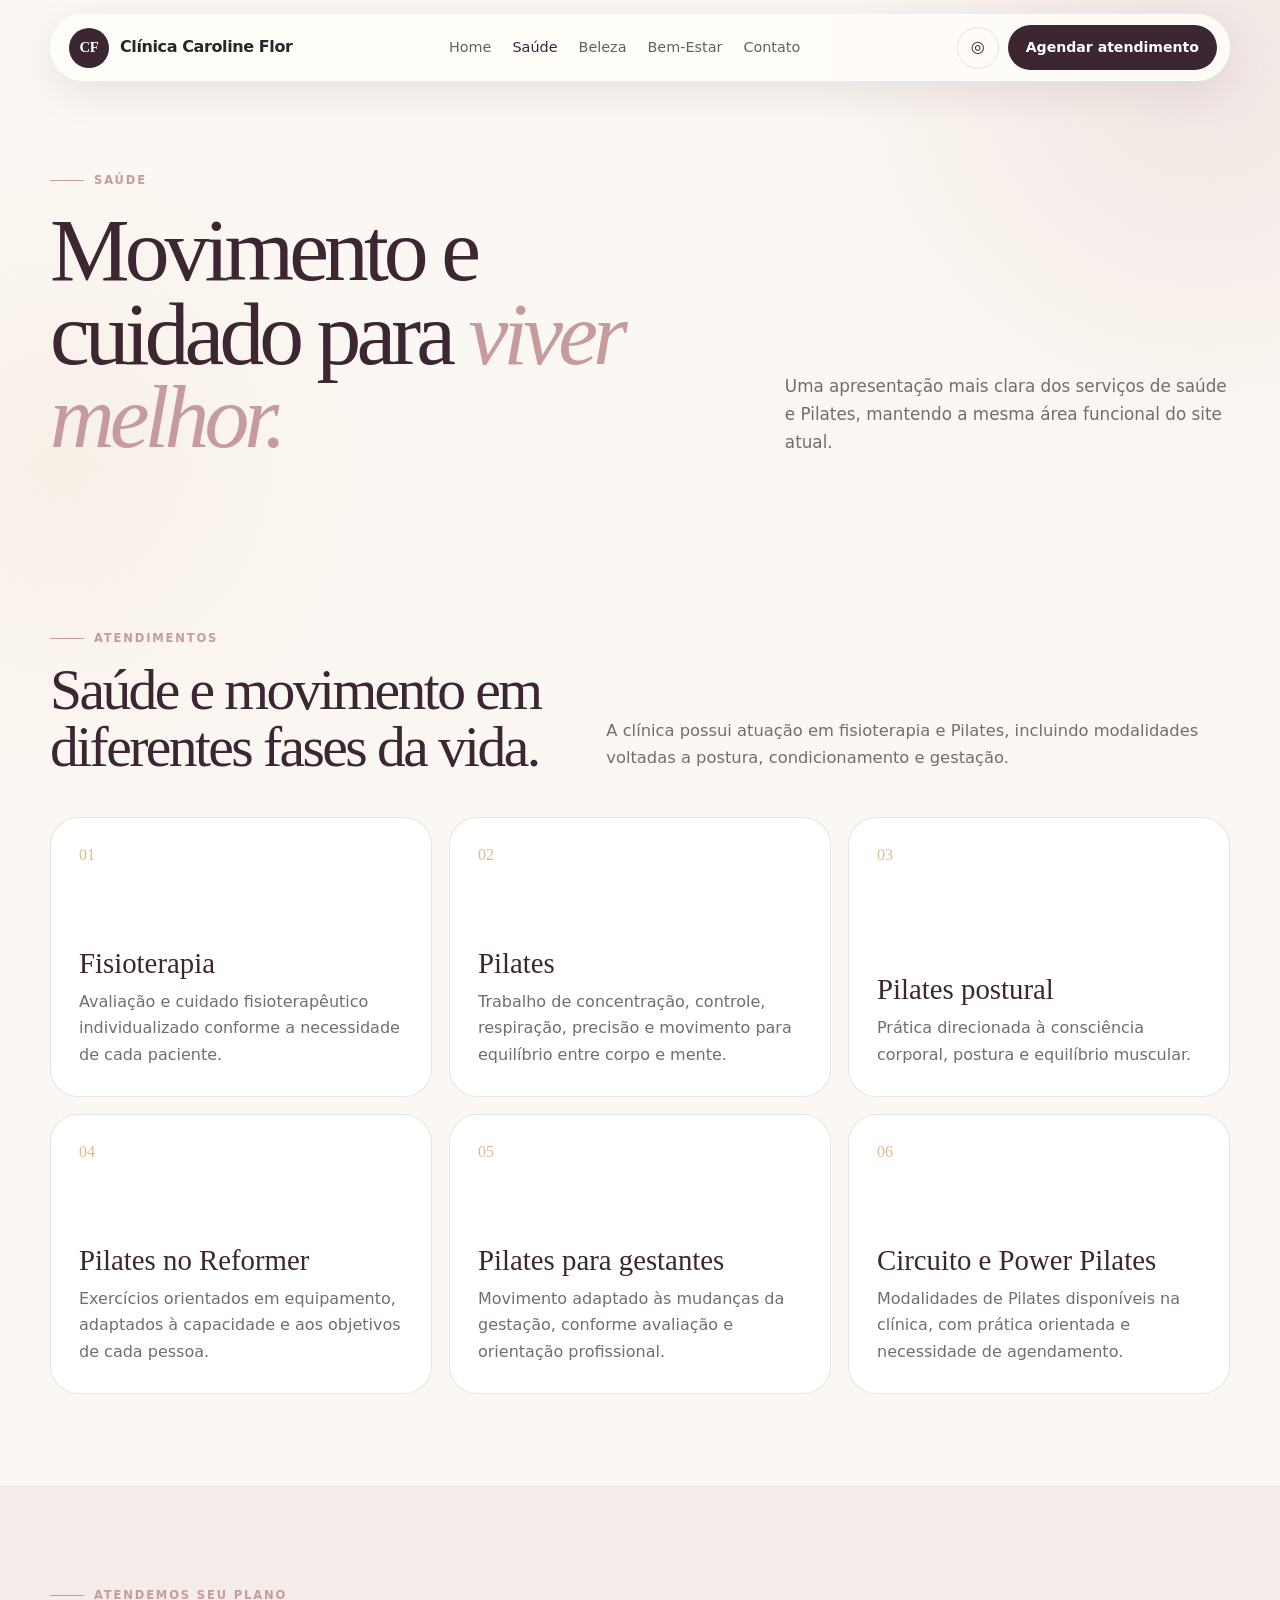
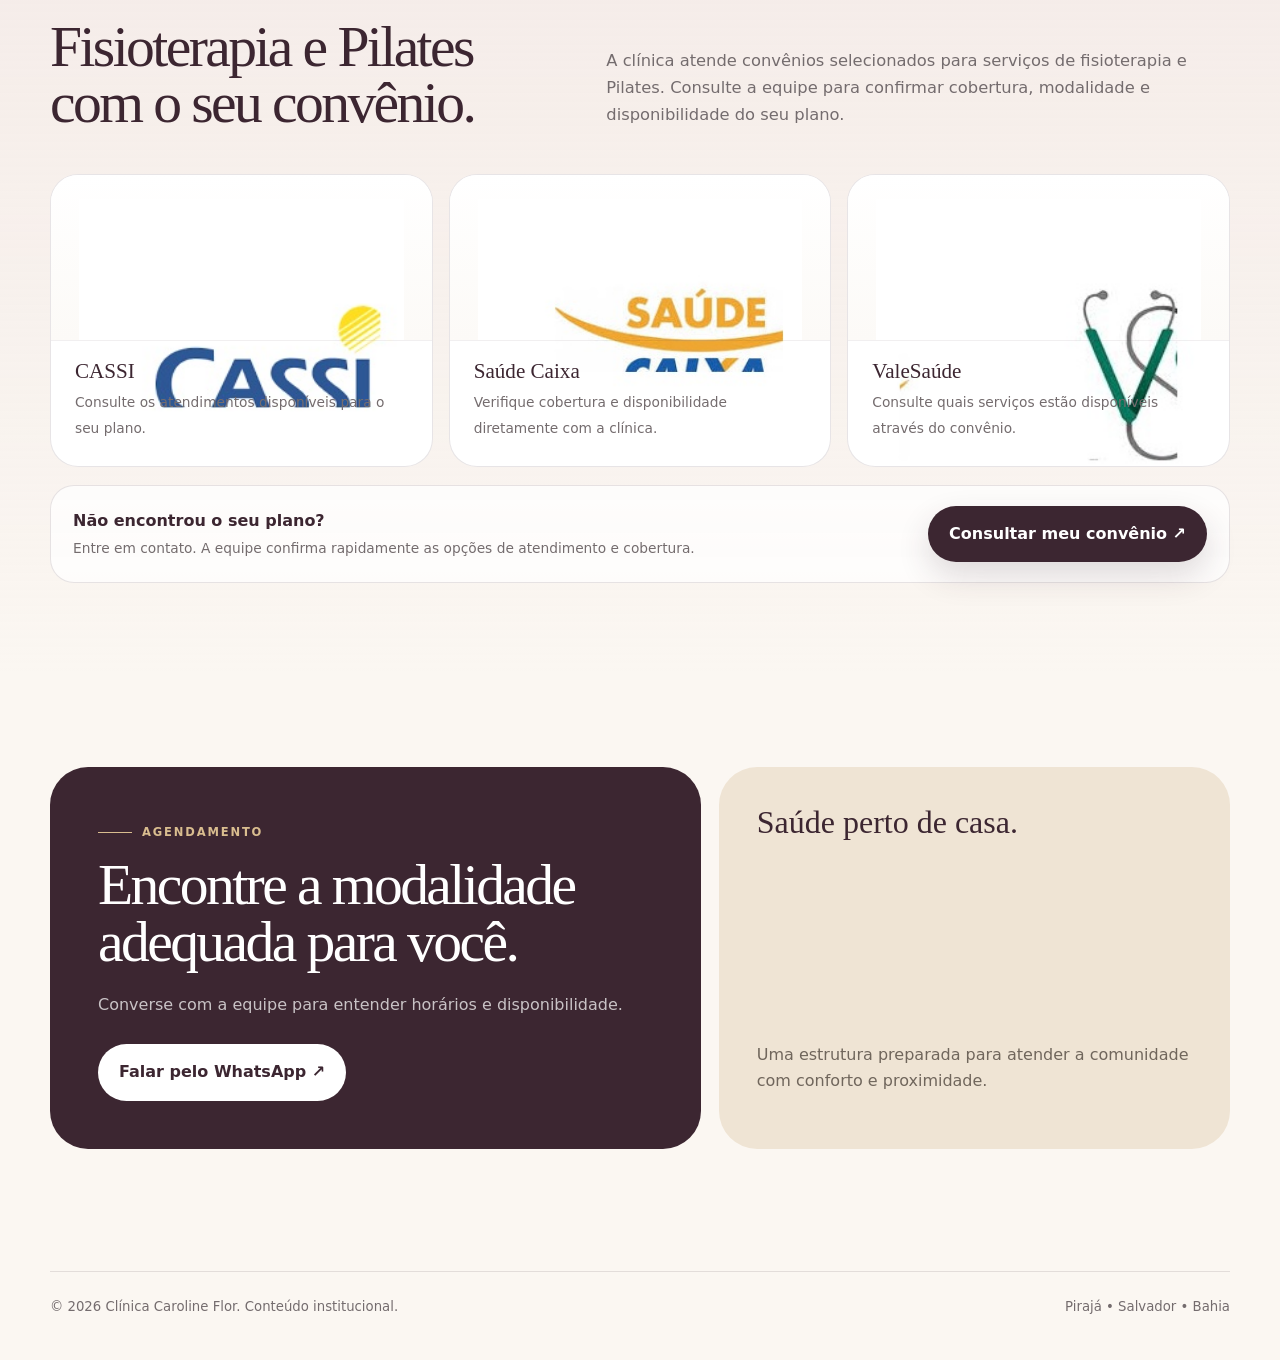
==== saude.html @ b45a5c00 "first commit" ====
<!doctype html><html lang="pt-BR" class="no-js"><head>
<meta charset="utf-8"><meta name="viewport" content="width=device-width,initial-scale=1">
<meta name="description" content="Saúde na Clínica Caroline Flor: fisioterapia, Pilates e cuidado funcional em Pirajá, Salvador.">
<link rel="icon" href="assets/images/favicon.svg"><link rel="stylesheet" href="assets/css/styles.css">
<title>Saúde | Clínica Caroline Flor</title></head><body>

  <div class="nav-shell">
    <nav aria-label="Navegação principal">
      <a class="brand" href="index.html">
        <span class="brand-mark">CF</span>
        <span>Clínica Caroline Flor</span>
      </a>
      <div class="nav-links" id="navLinks"><a class="" href="index.html">Home</a>
<a class="active" href="saude.html">Saúde</a>
<a class="" href="beleza.html">Beleza</a>
<a class="" href="bem-estar.html">Bem-Estar</a>
<a class="" href="contatos.html">Contato</a></div>
      <div class="nav-actions">
        <a class="icon-btn desktop" href="https://instagram.com/clinicacarolineflor" target="_blank" rel="noopener" aria-label="Instagram">◎</a>
        <a class="nav-cta desktop" href="https://wa.me/5571987846093" target="_blank" rel="noopener">Agendar atendimento</a>
      </div>
      <button class="menu" id="menu" type="button" aria-label="Abrir menu" aria-controls="navLinks" aria-expanded="false">☰</button>
    </nav>
  </div>

<main>
<section class="page-hero"><div class="container"><div><span class="eyebrow">Saúde</span><h1>Movimento e cuidado para <em>viver melhor.</em></h1></div><p>Uma apresentação mais clara dos serviços de saúde e Pilates, mantendo a mesma área funcional do site atual.</p></div></section>
<section><div class="container">
<div class="section-head reveal"><div><span class="eyebrow">Atendimentos</span><h2>Saúde e movimento em diferentes fases da vida.</h2></div><p class="section-lead">A clínica possui atuação em fisioterapia e Pilates, incluindo modalidades voltadas a postura, condicionamento e gestação.</p></div>
<div class="services">
<article class="service reveal"><span class="num">01</span><div><h3>Fisioterapia</h3><p>Avaliação e cuidado fisioterapêutico individualizado conforme a necessidade de cada paciente.</p></div></article>
<article class="service reveal"><span class="num">02</span><div><h3>Pilates</h3><p>Trabalho de concentração, controle, respiração, precisão e movimento para equilíbrio entre corpo e mente.</p></div></article>
<article class="service reveal"><span class="num">03</span><div><h3>Pilates postural</h3><p>Prática direcionada à consciência corporal, postura e equilíbrio muscular.</p></div></article>
<article class="service reveal"><span class="num">04</span><div><h3>Pilates no Reformer</h3><p>Exercícios orientados em equipamento, adaptados à capacidade e aos objetivos de cada pessoa.</p></div></article>
<article class="service reveal"><span class="num">05</span><div><h3>Pilates para gestantes</h3><p>Movimento adaptado às mudanças da gestação, conforme avaliação e orientação profissional.</p></div></article>
<article class="service reveal"><span class="num">06</span><div><h3>Circuito e Power Pilates</h3><p>Modalidades de Pilates disponíveis na clínica, com prática orientada e necessidade de agendamento.</p></div></article>
</div>
</div></section>

<section id="convenios" class="plans-section">
  <div class="container">
    <div class="section-head reveal">
      <div>
        <span class="eyebrow">Atendemos seu plano</span>
        <h2>Fisioterapia e Pilates com o seu convênio.</h2>
      </div>
      <p class="section-lead">
        A clínica atende convênios selecionados para serviços de fisioterapia e Pilates.
        Consulte a equipe para confirmar cobertura, modalidade e disponibilidade do seu plano.
      </p>
    </div>

    <div class="plans-grid reveal">
      <article class="plan-card">
        <div class="plan-logo">
          <img src="assets/images/convenio-cassi.jpg" alt="Convênio CASSI" loading="lazy">
        </div>
        <div class="plan-copy">
          <strong>CASSI</strong>
          <span>Consulte os atendimentos disponíveis para o seu plano.</span>
        </div>
      </article>

      <article class="plan-card">
        <div class="plan-logo">
          <img src="assets/images/convenio-saude-caixa.jpg" alt="Convênio Saúde Caixa" loading="lazy">
        </div>
        <div class="plan-copy">
          <strong>Saúde Caixa</strong>
          <span>Verifique cobertura e disponibilidade diretamente com a clínica.</span>
        </div>
      </article>

      <article class="plan-card">
        <div class="plan-logo">
          <img src="assets/images/convenio-valesaude.jpg" alt="Convênio ValeSaúde" loading="lazy">
        </div>
        <div class="plan-copy">
          <strong>ValeSaúde</strong>
          <span>Consulte quais serviços estão disponíveis através do convênio.</span>
        </div>
      </article>
    </div>

    <div class="plans-footer reveal">
      <div>
        <strong>Não encontrou o seu plano?</strong>
        <span>Entre em contato. A equipe confirma rapidamente as opções de atendimento e cobertura.</span>
      </div>
      <a class="btn btn-primary" href="https://wa.me/5571987846093" target="_blank" rel="noopener">
        Consultar meu convênio ↗
      </a>
    </div>
  </div>
</section>

<section><div class="container cta"><div class="cta-main reveal"><span class="eyebrow">Agendamento</span><h2>Encontre a modalidade adequada para você.</h2><p>Converse com a equipe para entender horários e disponibilidade.</p><a class="btn" href="https://wa.me/5571987846093" target="_blank">Falar pelo WhatsApp ↗</a></div><div class="cta-side reveal"><h3>Saúde perto de casa.</h3><p>Uma estrutura preparada para atender a comunidade com conforto e proximidade.</p></div></div></section>
</main>
  <footer>
    <div class="container footer-row">
      <span>© 2026 Clínica Caroline Flor. Conteúdo institucional.</span>
      <span>Pirajá • Salvador • Bahia</span>
    </div>
  </footer>
  <script src="assets/js/main.js" defer></script>
</body></html>
---- assets/css/styles.css ----
:root{
  --wine:#3c2631;
  --wine-2:#563744;
  --rose:#c69b9f;
  --rose-soft:#ead9d8;
  --champagne:#d9bd8f;
  --ivory:#fbf7f2;
  --paper:#fffdf9;
  --ink:#2a2627;
  --muted:#746c6e;
  --line:rgba(60,38,49,.12);
  --shadow:0 24px 70px rgba(60,38,49,.12);
  --container:1180px;
}
*{box-sizing:border-box}
html{scroll-behavior:smooth}
body{
  margin:0;background:var(--ivory);color:var(--ink);
  font-family:Inter,ui-sans-serif,system-ui,-apple-system,BlinkMacSystemFont,"Segoe UI",sans-serif;
  line-height:1.65;overflow-x:hidden
}
body:before{
  content:"";position:fixed;inset:0;z-index:-1;pointer-events:none;
  background:
    radial-gradient(circle at 94% 7%,rgba(198,155,159,.18),transparent 26%),
    radial-gradient(circle at 5% 52%,rgba(217,189,143,.11),transparent 24%)
}
a{color:inherit;text-decoration:none}
img{display:block;width:100%;height:100%;object-fit:cover}
button,input,textarea{font:inherit}
.container{width:min(calc(100% - 40px),var(--container));margin:auto}
.eyebrow{
  display:inline-flex;align-items:center;gap:10px;text-transform:uppercase;letter-spacing:.16em;
  font-size:.72rem;font-weight:850;color:var(--rose)
}
.eyebrow:before{content:"";width:34px;height:1px;background:currentColor}
.skip-link{position:absolute;left:-999px;top:10px;background:#fff;padding:10px 14px;border-radius:10px;z-index:99}
.skip-link:focus{left:10px}

.nav-shell{position:sticky;top:0;z-index:40;padding-top:14px}
nav{
  width:min(calc(100% - 28px),var(--container));margin:auto;padding:10px 12px 10px 18px;
  border-radius:999px;background:rgba(255,253,249,.9);backdrop-filter:blur(18px);
  border:1px solid rgba(255,255,255,.92);box-shadow:0 12px 42px rgba(60,38,49,.09);
  display:flex;align-items:center;justify-content:space-between;gap:18px
}
.brand{display:flex;align-items:center;gap:11px;font-weight:850;letter-spacing:-.025em;white-space:nowrap}
.brand-mark{width:40px;height:40px;border-radius:50%;display:grid;place-items:center;background:var(--wine);color:#fff;font:600 .92rem Georgia,serif}
.nav-links{display:flex;align-items:center;gap:21px;color:#675f61;font-size:.9rem}
.nav-links a.active,.nav-links a:hover{color:var(--wine)}
.nav-actions{display:flex;align-items:center;gap:9px}
.icon-btn{width:42px;height:42px;border-radius:50%;display:grid;place-items:center;border:1px solid var(--line);color:var(--wine);transition:.2s ease}
.icon-btn:hover{background:var(--rose-soft);transform:translateY(-1px)}
.nav-cta{padding:11px 18px;border-radius:999px;background:var(--wine);color:#fff;font-weight:850;font-size:.88rem}
.nav-cta:hover{background:var(--wine-2)}
.menu{display:none;width:42px;height:42px;border:0;border-radius:50%;background:var(--wine);color:#fff;cursor:pointer}

.hero{padding:74px 0 84px}
.hero-grid{display:grid;grid-template-columns:1.04fr .96fr;gap:58px;align-items:center}
h1,h2,h3,p{margin-top:0}
h1{
  font:500 clamp(3.3rem,6.2vw,6.2rem)/.93 Georgia,"Times New Roman",serif;
  letter-spacing:-.055em;margin:18px 0 28px;color:var(--wine)
}
h1 em{font-weight:400;color:var(--rose)}
.hero-copy{font-size:1.08rem;color:var(--muted);max-width:650px;margin-bottom:30px}
.hero-actions{display:flex;flex-wrap:wrap;gap:12px}
.btn{display:inline-flex;align-items:center;justify-content:center;gap:9px;padding:14px 20px;border-radius:999px;border:1px solid transparent;font-weight:850;transition:.2s ease}
.btn-primary{background:var(--wine);color:white;box-shadow:0 14px 32px rgba(60,38,49,.16)}
.btn-primary:hover{transform:translateY(-2px);background:var(--wine-2)}
.btn-soft{background:rgba(255,255,255,.72);border-color:var(--line)}
.btn-soft:hover{background:#fff}
.trust{display:flex;gap:22px;flex-wrap:wrap;margin-top:30px;color:var(--muted);font-size:.85rem}
.trust span{display:flex;align-items:center;gap:8px}
.trust i{width:7px;height:7px;background:var(--champagne);border-radius:50%}

.hero-visual{position:relative;min-height:615px}
.hero-frame{position:absolute;inset:0 0 0 8%;border-radius:190px 34px 34px 34px;overflow:hidden;background:#eadfda;box-shadow:var(--shadow)}
.hero-frame img{object-position:center 45%}
.hero-frame:after{content:"";position:absolute;inset:0;background:linear-gradient(to top,rgba(60,38,49,.27),transparent 45%)}
.hero-badge{
  position:absolute;left:0;bottom:34px;width:min(365px,82%);padding:22px 24px;border-radius:24px;
  background:rgba(255,253,249,.95);backdrop-filter:blur(12px);box-shadow:0 16px 46px rgba(60,38,49,.15)
}
.hero-badge strong{display:block;font:500 1.5rem Georgia,serif;color:var(--wine);margin-bottom:5px}
.hero-badge span{font-size:.87rem;color:var(--muted)}
.hero-note{
  position:absolute;right:-8px;top:80px;width:190px;padding:16px 18px;border-radius:20px;
  background:#efe4d4;border:1px solid rgba(217,189,143,.2);box-shadow:0 12px 28px rgba(60,38,49,.08)
}
.hero-note b{display:block;color:var(--wine);font-size:.96rem;margin-bottom:4px}
.hero-note span{font-size:.78rem;color:#71665d}

section{padding:92px 0}
.section-head{display:grid;grid-template-columns:.9fr 1.1fr;gap:46px;align-items:end;margin-bottom:42px}
h2{font:500 clamp(2.5rem,4.5vw,4.4rem)/.98 Georgia,serif;letter-spacing:-.045em;margin:14px 0 0;color:var(--wine)}
.section-lead{max-width:630px;margin:0 0 3px auto;color:var(--muted);font-size:1.02rem}
.feature-strip{display:grid;grid-template-columns:repeat(4,1fr);border:1px solid var(--line);border-radius:26px;overflow:hidden;background:rgba(255,255,255,.76)}
.feature{padding:23px;border-right:1px solid var(--line)}
.feature:last-child{border-right:0}
.feature b{display:block;font:500 1.2rem Georgia,serif;color:var(--wine);margin-bottom:5px}
.feature span{font-size:.85rem;color:var(--muted)}

.about{
  display:grid;grid-template-columns:.9fr 1.1fr;gap:55px;align-items:center;
  background:var(--wine);color:#fff;padding:46px;border-radius:42px;position:relative;overflow:hidden
}
.about:after{content:"";position:absolute;width:360px;height:360px;border:1px solid rgba(255,255,255,.08);border-radius:50%;right:-130px;top:-150px}
.about-media{height:520px;border-radius:160px 26px 26px 26px;overflow:hidden;position:relative;z-index:1}
.about-copy{position:relative;z-index:1}
.about-copy .eyebrow{color:#d9bd8f}
.about-copy h2{color:white;margin:15px 0 24px}
.about-copy p{color:rgba(255,255,255,.74)}
.credentials{display:grid;gap:11px;margin-top:26px}
.credentials span{display:flex;gap:10px;align-items:flex-start;color:rgba(255,255,255,.92)}
.credentials i{font-style:normal;width:25px;height:25px;flex:0 0 25px;border-radius:50%;display:grid;place-items:center;background:rgba(255,255,255,.1);font-size:.74rem}

.pillars{display:grid;grid-template-columns:repeat(3,1fr);gap:17px}
.pillar{padding:28px;border-radius:28px;background:#fff;border:1px solid var(--line);min-height:260px}
.pillar small{color:var(--champagne);font-weight:850;text-transform:uppercase;letter-spacing:.13em}
.pillar h3{font:500 1.9rem/1.08 Georgia,serif;color:var(--wine);margin:48px 0 12px}
.pillar p{color:var(--muted);margin-bottom:0}

.category-grid{display:grid;grid-template-columns:repeat(3,1fr);gap:18px}
.category{
  position:relative;overflow:hidden;min-height:420px;border-radius:32px;background:#ddd;box-shadow:var(--shadow)
}
.category img{transition:transform .45s ease}
.category:hover img{transform:scale(1.035)}
.category:after{content:"";position:absolute;inset:0;background:linear-gradient(to top,rgba(42,28,35,.72),rgba(42,28,35,.04) 65%)}
.category-copy{position:absolute;left:28px;right:28px;bottom:26px;z-index:2;color:#fff}
.category-copy small{text-transform:uppercase;letter-spacing:.13em;font-weight:850;opacity:.75}
.category-copy h3{font:500 2.2rem/1.04 Georgia,serif;margin:8px 0 8px}
.category-copy p{font-size:.88rem;opacity:.82;margin:0}

.gallery{display:grid;grid-template-columns:1.2fr .8fr .8fr;grid-template-rows:290px 290px;gap:14px}
.gallery figure{margin:0;border-radius:24px;overflow:hidden;position:relative;background:#e5d9d5}
.gallery figure:first-child{grid-row:1/3}
.gallery figure:nth-child(4){grid-column:2/4}
.gallery img{transition:transform .45s ease}
.gallery figure:hover img{transform:scale(1.03)}
.gallery-overlay{
  position:absolute;left:12px;right:12px;bottom:12px;background:rgba(255,253,249,.92);backdrop-filter:blur(10px);
  border-radius:15px;padding:10px 12px;color:var(--muted);font-size:.82rem;
  opacity:0;transform:translateY(8px);transition:.25s ease
}
.gallery figure:hover .gallery-overlay{opacity:1;transform:none}


/* Convênios */
.plans-section{
  background:
    linear-gradient(180deg, rgba(234,217,216,.38), rgba(251,247,242,0));
}
.plans-grid{
  display:grid;
  grid-template-columns:repeat(3,1fr);
  gap:16px;
}
.plan-card{
  background:#fff;
  border:1px solid var(--line);
  border-radius:28px;
  overflow:hidden;
  min-height:275px;
  display:flex;
  flex-direction:column;
  transition:transform .23s ease, box-shadow .23s ease;
}
.plan-card:hover{
  transform:translateY(-4px);
  box-shadow:var(--shadow);
}
.plan-logo{
  height:165px;
  padding:24px 28px 10px;
  display:grid;
  place-items:center;
  background:linear-gradient(180deg,#fff,#fcfaf7);
}
.plan-logo img{
  width:100%;
  height:100%;
  object-fit:contain;
}
.plan-copy{
  padding:18px 24px 24px;
  border-top:1px solid rgba(60,38,49,.07);
}
.plan-copy strong{
  display:block;
  font:500 1.32rem Georgia,serif;
  color:var(--wine);
  margin-bottom:5px;
}
.plan-copy span{
  color:var(--muted);
  font-size:.86rem;
}
.plans-footer{
  margin-top:18px;
  padding:20px 22px;
  border:1px solid var(--line);
  border-radius:24px;
  background:rgba(255,255,255,.72);
  display:flex;
  align-items:center;
  justify-content:space-between;
  gap:24px;
}
.plans-footer strong{
  display:block;
  color:var(--wine);
  margin-bottom:2px;
}
.plans-footer span{
  display:block;
  color:var(--muted);
  font-size:.86rem;
}
.plans-footer .btn{
  flex:0 0 auto;
}

.testimonials{display:grid;grid-template-columns:repeat(3,1fr);gap:16px}
.testimonial{
  border:1px solid var(--line);border-radius:28px;background:#fff;overflow:hidden;box-shadow:0 12px 36px rgba(60,38,49,.06)
}
.testimonial img{height:auto;aspect-ratio:1/1;object-fit:cover}
.testimonial-cap{padding:18px 20px;color:var(--muted);font-size:.84rem}
.rating-row{
  display:flex;flex-wrap:wrap;align-items:center;gap:9px;width:max-content;max-width:100%;
  margin-top:22px;padding:12px 16px;border:1px solid var(--line);border-radius:999px;background:#fff
}
.rating-row strong{color:var(--wine)}
.rating-row .stars{color:#d0a54a;letter-spacing:.07em}

.location{display:grid;grid-template-columns:.82fr 1.18fr;gap:20px}
.location-card{background:var(--wine);color:#fff;border-radius:34px;padding:38px;display:flex;flex-direction:column;justify-content:space-between}
.location-card .eyebrow{color:#d9bd8f}
.location-card h2{color:#fff;margin:14px 0 22px;font-size:clamp(2.4rem,4vw,3.8rem)}
.location-card p{color:rgba(255,255,255,.72)}
.location-card .btn{background:#fff;color:var(--wine);align-self:flex-start;margin-top:20px}
.map-shell{min-height:520px;border-radius:34px;overflow:hidden;box-shadow:var(--shadow);border:1px solid var(--line)}
.map-shell iframe{width:100%;height:100%;min-height:520px;border:0}

.page-hero{padding:82px 0 56px}
.page-hero .container{display:grid;grid-template-columns:1fr .65fr;gap:50px;align-items:end}
.page-hero h1{font-size:clamp(3.7rem,7vw,6.5rem);margin-bottom:15px}
.page-hero p{color:var(--muted);font-size:1.05rem;max-width:600px}

.services{display:grid;grid-template-columns:repeat(3,1fr);gap:17px}
.service{padding:28px;border-radius:28px;background:#fff;border:1px solid var(--line);min-height:280px;display:flex;flex-direction:column;justify-content:space-between}
.service .num{font:500 1rem Georgia,serif;color:var(--champagne)}
.service h3{font:500 1.8rem/1.05 Georgia,serif;color:var(--wine);margin:48px 0 11px}
.service p{color:var(--muted);margin:0}

.contact-layout{display:grid;grid-template-columns:.8fr 1.2fr;gap:20px;align-items:stretch}
.contact-info{background:var(--wine);color:#fff;border-radius:34px;padding:38px}
.contact-info .eyebrow{color:#d9bd8f}
.contact-info h2{color:#fff;margin:14px 0 22px;font-size:clamp(2.4rem,4vw,3.8rem)}
.contact-info p,.contact-info a{color:rgba(255,255,255,.76)}
.contact-list{display:grid;gap:14px;margin-top:28px}
.contact-list a{padding-top:14px;border-top:1px solid rgba(255,255,255,.13)}
.qr-box{display:grid;grid-template-columns:112px 1fr;gap:16px;align-items:center;margin-top:28px;padding:16px;border-radius:20px;background:rgba(255,255,255,.08)}
.qr-box img{width:112px;height:112px;border-radius:12px}
.qr-box strong{display:block;margin-bottom:4px}
.contact-form{background:#fff;border:1px solid var(--line);border-radius:34px;padding:38px;box-shadow:var(--shadow)}
.form-grid{display:grid;grid-template-columns:1fr 1fr;gap:16px}
.field{display:grid;gap:7px}
.field.full{grid-column:1/3}
.field label{font-size:.82rem;font-weight:800;color:var(--wine)}
.field input,.field textarea{
  width:100%;border:1px solid var(--line);border-radius:15px;background:#fbfaf7;padding:13px 14px;outline:none
}
.field input:focus,.field textarea:focus{border-color:var(--rose)}
.field textarea{min-height:135px;resize:vertical}
.form-help{margin:13px 0 0;color:var(--muted);font-size:.79rem}

.cta{display:grid;grid-template-columns:1.12fr .88fr;gap:18px}
.cta-main{padding:48px;border-radius:38px;background:var(--wine);color:#fff}
.cta-main .eyebrow{color:#d9bd8f}
.cta-main h2{color:#fff;margin:15px 0 22px}
.cta-main p{color:rgba(255,255,255,.72)}
.cta-main .btn{background:#fff;color:var(--wine);margin-top:10px}
.cta-side{padding:38px;border-radius:38px;background:#efe4d4;display:flex;flex-direction:column;justify-content:space-between}
.cta-side h3{font:500 2rem/1.08 Georgia,serif;color:var(--wine)}
.cta-side p{color:#70665c}
.social-row{display:flex;gap:10px;flex-wrap:wrap;margin-top:24px}
.social-pill{padding:10px 14px;border-radius:999px;background:#fff;border:1px solid rgba(60,38,49,.1);font-weight:800;color:var(--wine)}

footer{padding:30px 0 42px;color:var(--muted);font-size:.83rem}
.footer-row{border-top:1px solid var(--line);padding-top:24px;display:flex;justify-content:space-between;gap:20px;flex-wrap:wrap}
.reveal{opacity:0;transform:translateY(18px);transition:opacity .7s ease,transform .7s ease}
.reveal.visible{opacity:1;transform:none}

@media(max-width:980px){
  .hero-grid,.section-head,.about,.location,.contact-layout,.cta,.page-hero .container{grid-template-columns:1fr}
  .section-lead{margin-left:0}
  .hero-visual{min-height:560px;max-width:680px;width:100%;margin:auto}
  .feature-strip{grid-template-columns:1fr 1fr}
  .feature:nth-child(2){border-right:0}.feature:nth-child(-n+2){border-bottom:1px solid var(--line)}
  .pillars,.category-grid,.services,.testimonials,.plans-grid{grid-template-columns:1fr 1fr}
}
@media(max-width:720px){
  .container{width:min(calc(100% - 26px),var(--container))}
  .nav-links{display:none;position:absolute;left:14px;right:14px;top:70px;padding:18px;background:#fff;border:1px solid var(--line);border-radius:24px;box-shadow:var(--shadow);flex-direction:column;align-items:stretch}
  .nav-links.open{display:flex}
  .desktop{display:none!important}
  .menu{display:block}
  nav{position:relative}
  h1{font-size:clamp(3rem,14vw,4.8rem)}
  section{padding:70px 0}
  .hero{padding-top:50px}
  .hero-visual{min-height:490px}
  .hero-frame{inset:0 0 0 5%;border-radius:125px 28px 28px 28px}
  .hero-note{display:none}
  .feature-strip,.pillars,.category-grid,.services,.testimonials,.plans-grid{grid-template-columns:1fr}
  .feature{border-right:0;border-bottom:1px solid var(--line)}
  .feature:last-child{border-bottom:0}
  .about{padding:22px;border-radius:28px}
  .about-media{height:430px}
  .gallery{grid-template-columns:1fr 1fr;grid-template-rows:340px 210px 210px}
  .gallery figure:first-child{grid-column:1/3;grid-row:auto}
  .gallery figure:nth-child(4){grid-column:1/3}
  .form-grid{grid-template-columns:1fr}
  .field.full{grid-column:auto}
  .plans-footer{align-items:flex-start;flex-direction:column}
  .contact-form,.contact-info,.cta-main,.cta-side{padding:30px}
}
@media(prefers-reduced-motion:reduce){
  html{scroll-behavior:auto}
  .reveal{opacity:1;transform:none;transition:none}
}
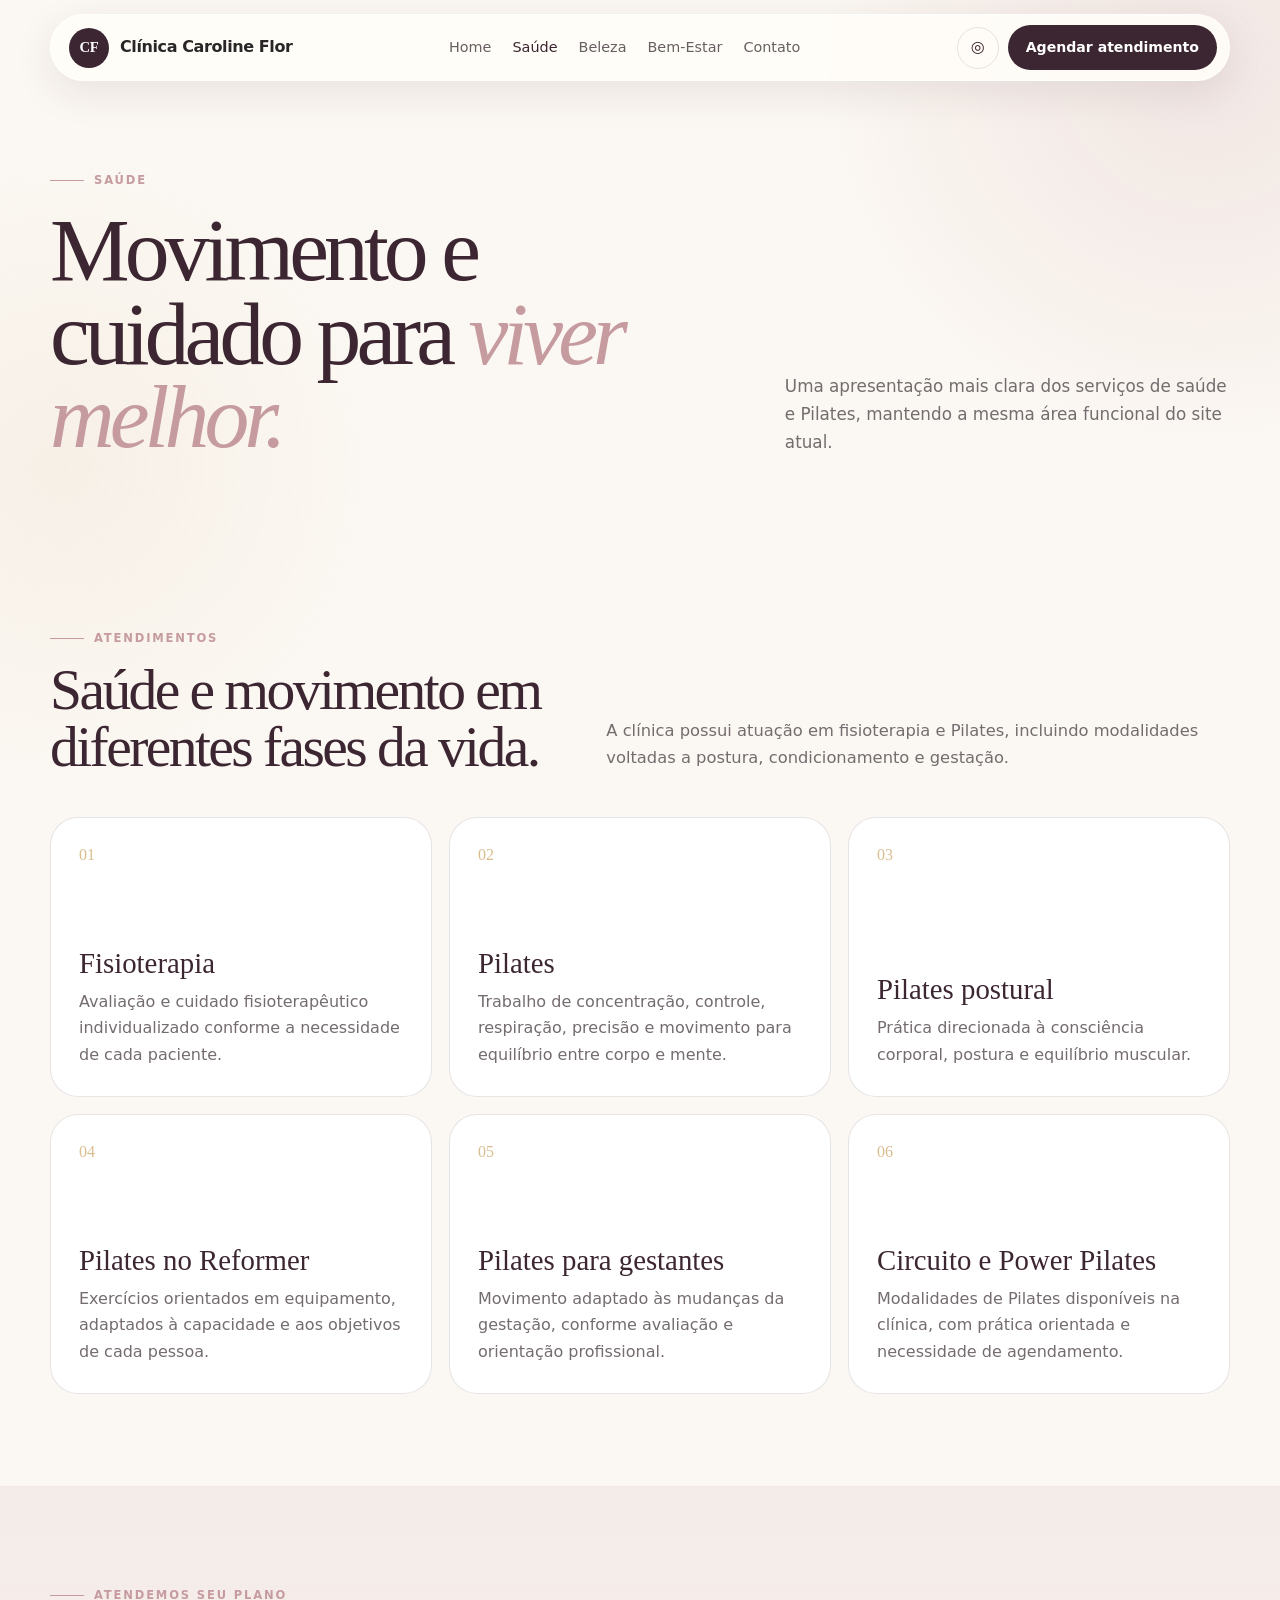
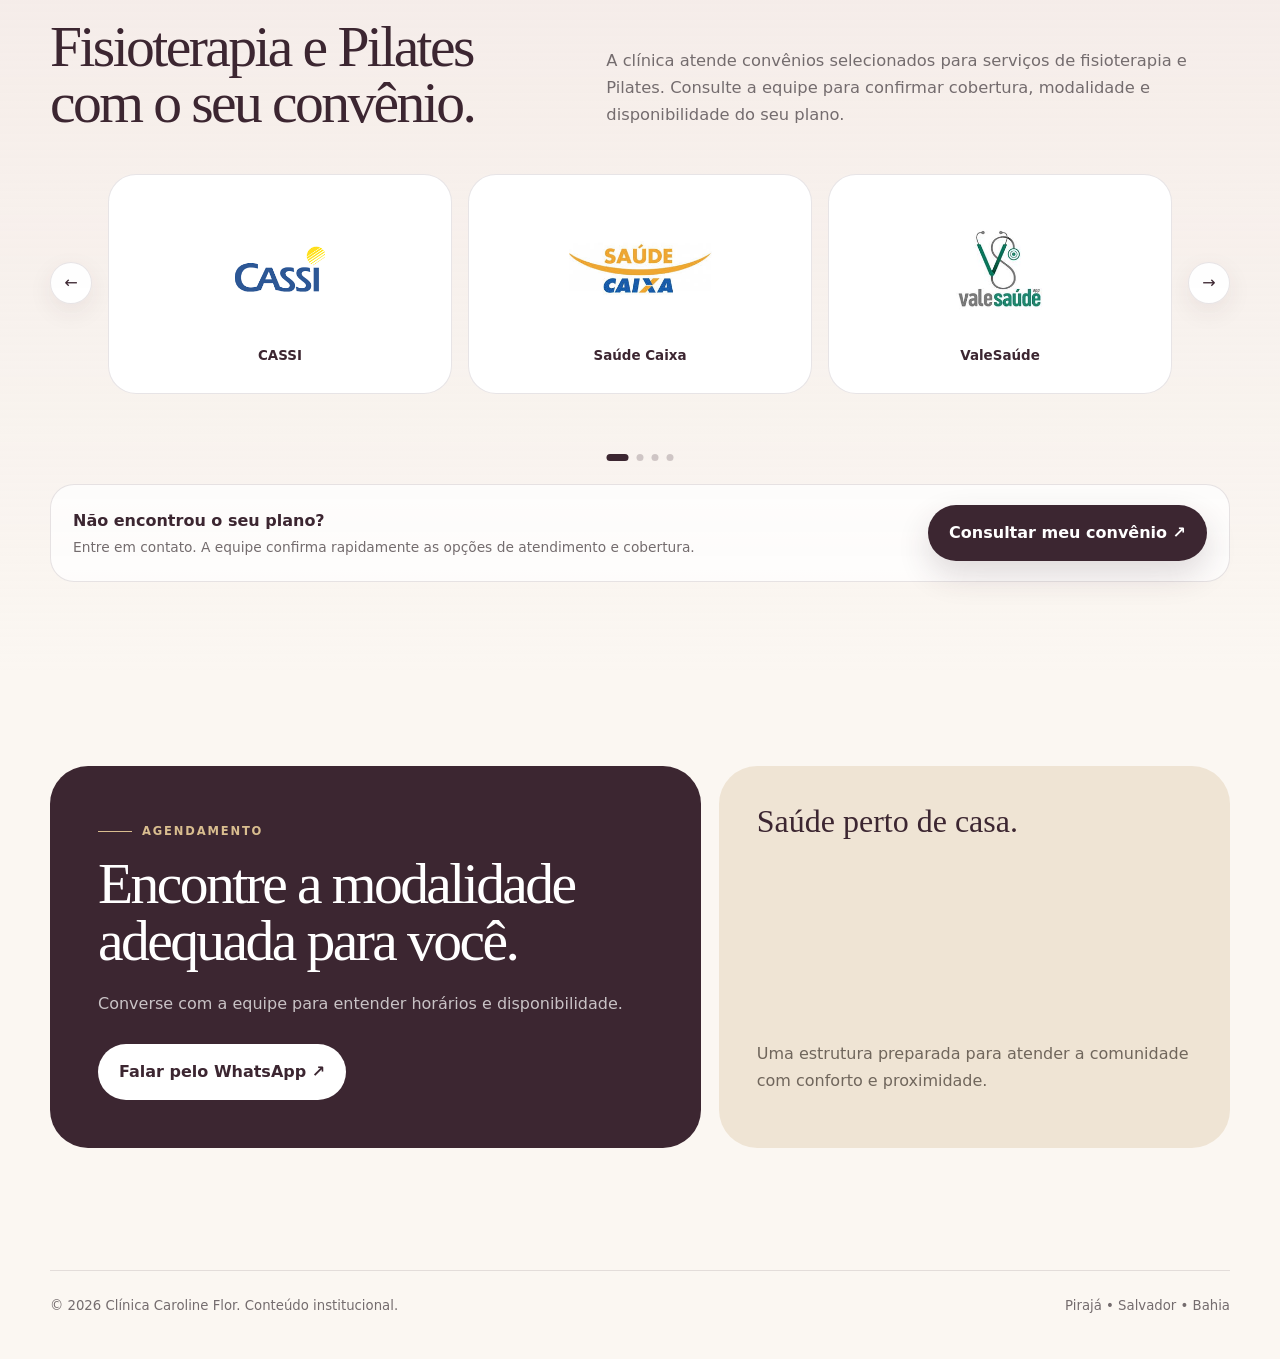
==== commit d7924a72: "second commit" ====
--- a/saude.html
+++ b/saude.html
@@ -50,36 +50,90 @@
       </p>
     </div>
 
-    <div class="plans-grid reveal">
-      <article class="plan-card">
-        <div class="plan-logo">
-          <img src="assets/images/convenio-cassi.jpg" alt="Convênio CASSI" loading="lazy">
+    <div class="plans-carousel reveal" data-plans-carousel>
+      <button class="plans-arrow plans-arrow-prev" type="button" data-plan-prev aria-label="Convênios anteriores">
+        <span aria-hidden="true">←</span>
+      </button>
+
+      <div class="plans-viewport">
+        
+      <div class="plans-slide is-active" data-plan-slide="0" aria-hidden="false">
+        <div class="plans-slide-grid">
+          
+          <article class="plan-logo-card">
+            <img src="assets/images/convenio-cassi.png" alt="Convênio CASSI" loading="lazy">
+            <span>CASSI</span>
+          </article>
+          <article class="plan-logo-card">
+            <img src="assets/images/convenio-saude-caixa.png" alt="Convênio Saúde Caixa" loading="lazy">
+            <span>Saúde Caixa</span>
+          </article>
+          <article class="plan-logo-card">
+            <img src="assets/images/convenio-valesaude.png" alt="Convênio ValeSaúde" loading="lazy">
+            <span>ValeSaúde</span>
+          </article>
         </div>
-        <div class="plan-copy">
-          <strong>CASSI</strong>
-          <span>Consulte os atendimentos disponíveis para o seu plano.</span>
+      </div>
+      <div class="plans-slide" data-plan-slide="1" aria-hidden="true">
+        <div class="plans-slide-grid">
+          
+          <article class="plan-logo-card">
+            <img src="assets/images/convenio-codevasf.png" alt="Convênio CODEVASF" loading="lazy">
+            <span>CODEVASF</span>
+          </article>
+          <article class="plan-logo-card">
+            <img src="assets/images/convenio-fachesf.png" alt="Convênio Fachesf" loading="lazy">
+            <span>Fachesf</span>
+          </article>
+          <article class="plan-logo-card">
+            <img src="assets/images/convenio-gama.png" alt="Convênio Gama" loading="lazy">
+            <span>Gama</span>
+          </article>
         </div>
-      </article>
+      </div>
+      <div class="plans-slide" data-plan-slide="2" aria-hidden="true">
+        <div class="plans-slide-grid">
+          
+          <article class="plan-logo-card">
+            <img src="assets/images/convenio-porto-seguro.png" alt="Convênio Porto Seguro" loading="lazy">
+            <span>Porto Seguro</span>
+          </article>
+          <article class="plan-logo-card">
+            <img src="assets/images/convenio-camed.png" alt="Convênio Camed Saúde" loading="lazy">
+            <span>Camed Saúde</span>
+          </article>
+          <article class="plan-logo-card">
+            <img src="assets/images/convenio-apub.png" alt="Convênio APUB" loading="lazy">
+            <span>APUB</span>
+          </article>
+        </div>
+      </div>
+      <div class="plans-slide" data-plan-slide="3" aria-hidden="true">
+        <div class="plans-slide-grid">
+          
+          <article class="plan-logo-card">
+            <img src="assets/images/convenio-blue.png" alt="Convênio Blue" loading="lazy">
+            <span>Blue</span>
+          </article>
+          <article class="plan-logo-card">
+            <img src="assets/images/convenio-bc-saude.png" alt="Convênio BC Saúde" loading="lazy">
+            <span>BC Saúde</span>
+          </article>
+          <article class="plan-logo-card">
+            <img src="assets/images/convenio-asfeb.png" alt="Convênio ASFEB" loading="lazy">
+            <span>ASFEB</span>
+          </article>
+        </div>
+      </div>
+      </div>
 
-      <article class="plan-card">
-        <div class="plan-logo">
-          <img src="assets/images/convenio-saude-caixa.jpg" alt="Convênio Saúde Caixa" loading="lazy">
-        </div>
-        <div class="plan-copy">
-          <strong>Saúde Caixa</strong>
-          <span>Verifique cobertura e disponibilidade diretamente com a clínica.</span>
-        </div>
-      </article>
+      <button class="plans-arrow plans-arrow-next" type="button" data-plan-next aria-label="Próximos convênios">
+        <span aria-hidden="true">→</span>
+      </button>
 
-      <article class="plan-card">
-        <div class="plan-logo">
-          <img src="assets/images/convenio-valesaude.jpg" alt="Convênio ValeSaúde" loading="lazy">
-        </div>
-        <div class="plan-copy">
-          <strong>ValeSaúde</strong>
-          <span>Consulte quais serviços estão disponíveis através do convênio.</span>
-        </div>
-      </article>
+      <div class="plans-dots" aria-label="Navegação dos convênios">
+        <button class="plans-dot is-active" type="button" data-plan-dot="0" aria-label="Mostrar grupo 1 de convênios" aria-current="true"></button><button class="plans-dot" type="button" data-plan-dot="1" aria-label="Mostrar grupo 2 de convênios" aria-current="false"></button><button class="plans-dot" type="button" data-plan-dot="2" aria-label="Mostrar grupo 3 de convênios" aria-current="false"></button><button class="plans-dot" type="button" data-plan-dot="3" aria-label="Mostrar grupo 4 de convênios" aria-current="false"></button>
+      </div>
     </div>
 
     <div class="plans-footer reveal">
--- a/assets/css/styles.css
+++ b/assets/css/styles.css
@@ -150,53 +150,114 @@
 
 /* Convênios */
 .plans-section{
-  background:
-    linear-gradient(180deg, rgba(234,217,216,.38), rgba(251,247,242,0));
-}
-.plans-grid{
+  background:linear-gradient(180deg,rgba(234,217,216,.38),rgba(251,247,242,0));
+}
+.plans-carousel{
+  position:relative;
+  padding:0 58px 42px;
+}
+.plans-viewport{
+  position:relative;
+  min-height:250px;
+}
+.plans-slide{
+  display:none;
+}
+.plans-slide.is-active{
+  display:block;
+  animation:plansFade .32s ease;
+}
+@keyframes plansFade{
+  from{opacity:.3;transform:translateY(5px)}
+  to{opacity:1;transform:none}
+}
+.plans-slide-grid{
   display:grid;
-  grid-template-columns:repeat(3,1fr);
+  grid-template-columns:repeat(3,minmax(0,1fr));
   gap:16px;
 }
-.plan-card{
+.plan-logo-card{
+  min-width:0;
+  min-height:220px;
+  padding:24px 22px 18px;
   background:#fff;
   border:1px solid var(--line);
   border-radius:28px;
-  overflow:hidden;
-  min-height:275px;
   display:flex;
   flex-direction:column;
-  transition:transform .23s ease, box-shadow .23s ease;
-}
-.plan-card:hover{
+  align-items:center;
+  justify-content:center;
+  gap:13px;
+  overflow:hidden;
+  transition:transform .22s ease,box-shadow .22s ease,border-color .22s ease;
+}
+.plan-logo-card:hover{
   transform:translateY(-4px);
   box-shadow:var(--shadow);
-}
-.plan-logo{
-  height:165px;
-  padding:24px 28px 10px;
+  border-color:rgba(60,38,49,.18);
+}
+.plan-logo-card img{
+  display:block;
+  width:auto;
+  height:auto;
+  max-width:min(100%,270px);
+  max-height:125px;
+  object-fit:contain;
+  object-position:center;
+  flex:0 0 auto;
+}
+.plan-logo-card span{
+  color:var(--wine);
+  font-size:.84rem;
+  font-weight:800;
+  text-align:center;
+}
+.plans-arrow{
+  position:absolute;
+  top:88px;
+  z-index:3;
+  width:42px;
+  height:42px;
+  border-radius:50%;
+  border:1px solid var(--line);
+  background:rgba(255,255,255,.94);
+  color:var(--wine);
   display:grid;
   place-items:center;
-  background:linear-gradient(180deg,#fff,#fcfaf7);
-}
-.plan-logo img{
-  width:100%;
-  height:100%;
-  object-fit:contain;
-}
-.plan-copy{
-  padding:18px 24px 24px;
-  border-top:1px solid rgba(60,38,49,.07);
-}
-.plan-copy strong{
-  display:block;
-  font:500 1.32rem Georgia,serif;
-  color:var(--wine);
-  margin-bottom:5px;
-}
-.plan-copy span{
-  color:var(--muted);
-  font-size:.86rem;
+  cursor:pointer;
+  box-shadow:0 8px 24px rgba(60,38,49,.08);
+  transition:.2s ease;
+}
+.plans-arrow:hover{
+  background:var(--wine);
+  color:#fff;
+  transform:translateY(-1px);
+}
+.plans-arrow-prev{left:0}
+.plans-arrow-next{right:0}
+.plans-dots{
+  position:absolute;
+  left:50%;
+  bottom:5px;
+  transform:translateX(-50%);
+  display:flex;
+  align-items:center;
+  gap:8px;
+}
+.plans-dot{
+  width:7px;
+  height:7px;
+  padding:0;
+  border:0;
+  border-radius:50%;
+  background:rgba(60,38,49,.22);
+  cursor:pointer;
+  transition:.2s ease;
+}
+.plans-dot.is-active{
+  width:22px;
+  border-radius:999px;
+  background:var(--wine);
 }
 .plans-footer{
   margin-top:18px;
@@ -219,9 +280,7 @@
   color:var(--muted);
   font-size:.86rem;
 }
-.plans-footer .btn{
-  flex:0 0 auto;
-}
+.plans-footer .btn{flex:0 0 auto}
 
 .testimonials{display:grid;grid-template-columns:repeat(3,1fr);gap:16px}
 .testimonial{
@@ -301,9 +360,19 @@
   .hero-visual{min-height:560px;max-width:680px;width:100%;margin:auto}
   .feature-strip{grid-template-columns:1fr 1fr}
   .feature:nth-child(2){border-right:0}.feature:nth-child(-n+2){border-bottom:1px solid var(--line)}
-  .pillars,.category-grid,.services,.testimonials,.plans-grid{grid-template-columns:1fr 1fr}
+  .pillars,.category-grid,.services,.testimonials{grid-template-columns:1fr 1fr}
 }
 @media(max-width:720px){
+  .plans-carousel{padding:0 0 46px}
+  .plans-slide-grid{grid-template-columns:1fr}
+  .plan-logo-card{min-height:170px}
+  .plan-logo-card img{max-height:95px;max-width:240px}
+  .plans-arrow{top:auto;bottom:0}
+  .plans-arrow-prev{left:0}
+  .plans-arrow-next{right:0}
+  .plans-dots{bottom:14px}
+  .plans-footer{align-items:flex-start;flex-direction:column}
+
   .container{width:min(calc(100% - 26px),var(--container))}
   .nav-links{display:none;position:absolute;left:14px;right:14px;top:70px;padding:18px;background:#fff;border:1px solid var(--line);border-radius:24px;box-shadow:var(--shadow);flex-direction:column;align-items:stretch}
   .nav-links.open{display:flex}
@@ -316,7 +385,7 @@
   .hero-visual{min-height:490px}
   .hero-frame{inset:0 0 0 5%;border-radius:125px 28px 28px 28px}
   .hero-note{display:none}
-  .feature-strip,.pillars,.category-grid,.services,.testimonials,.plans-grid{grid-template-columns:1fr}
+  .feature-strip,.pillars,.category-grid,.services,.testimonials{grid-template-columns:1fr}
   .feature{border-right:0;border-bottom:1px solid var(--line)}
   .feature:last-child{border-bottom:0}
   .about{padding:22px;border-radius:28px}
@@ -326,8 +395,7 @@
   .gallery figure:nth-child(4){grid-column:1/3}
   .form-grid{grid-template-columns:1fr}
   .field.full{grid-column:auto}
-  .plans-footer{align-items:flex-start;flex-direction:column}
-  .contact-form,.contact-info,.cta-main,.cta-side{padding:30px}
+    .contact-form,.contact-info,.cta-main,.cta-side{padding:30px}
 }
 @media(prefers-reduced-motion:reduce){
   html{scroll-behavior:auto}
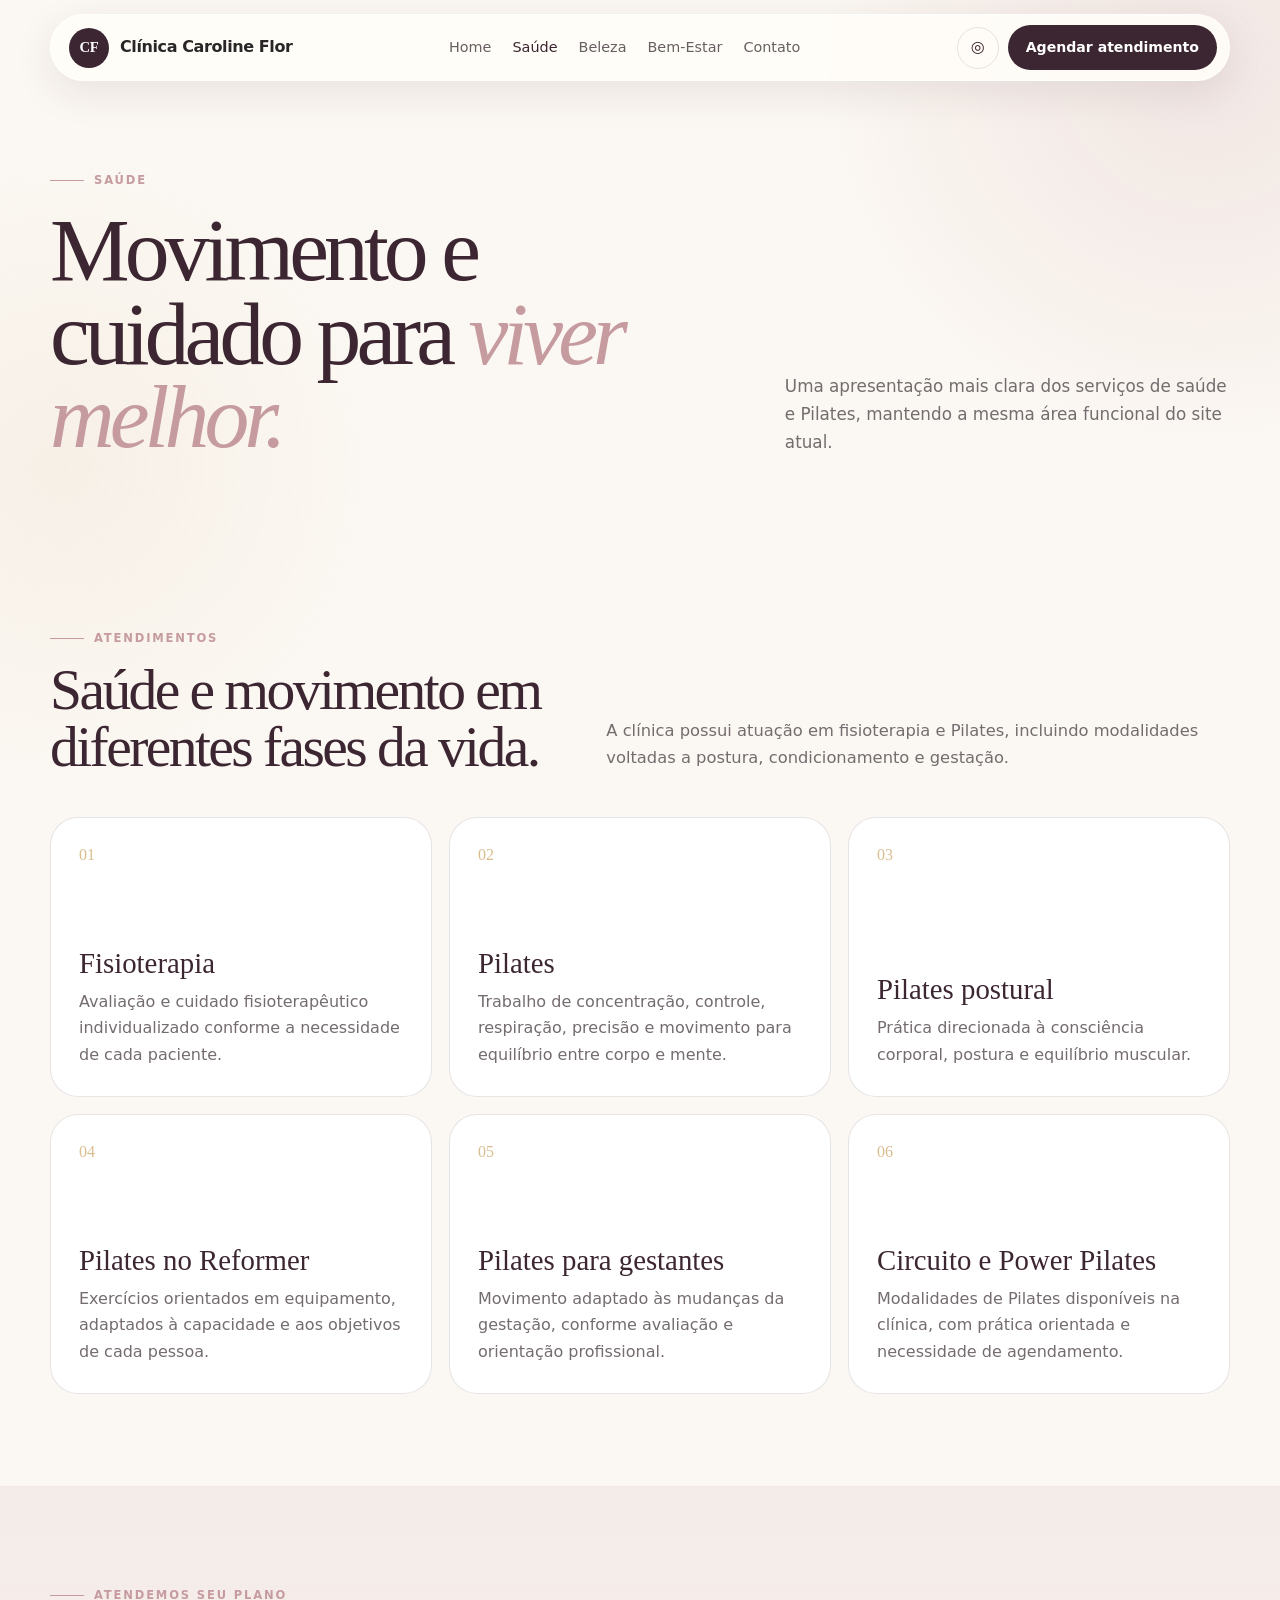
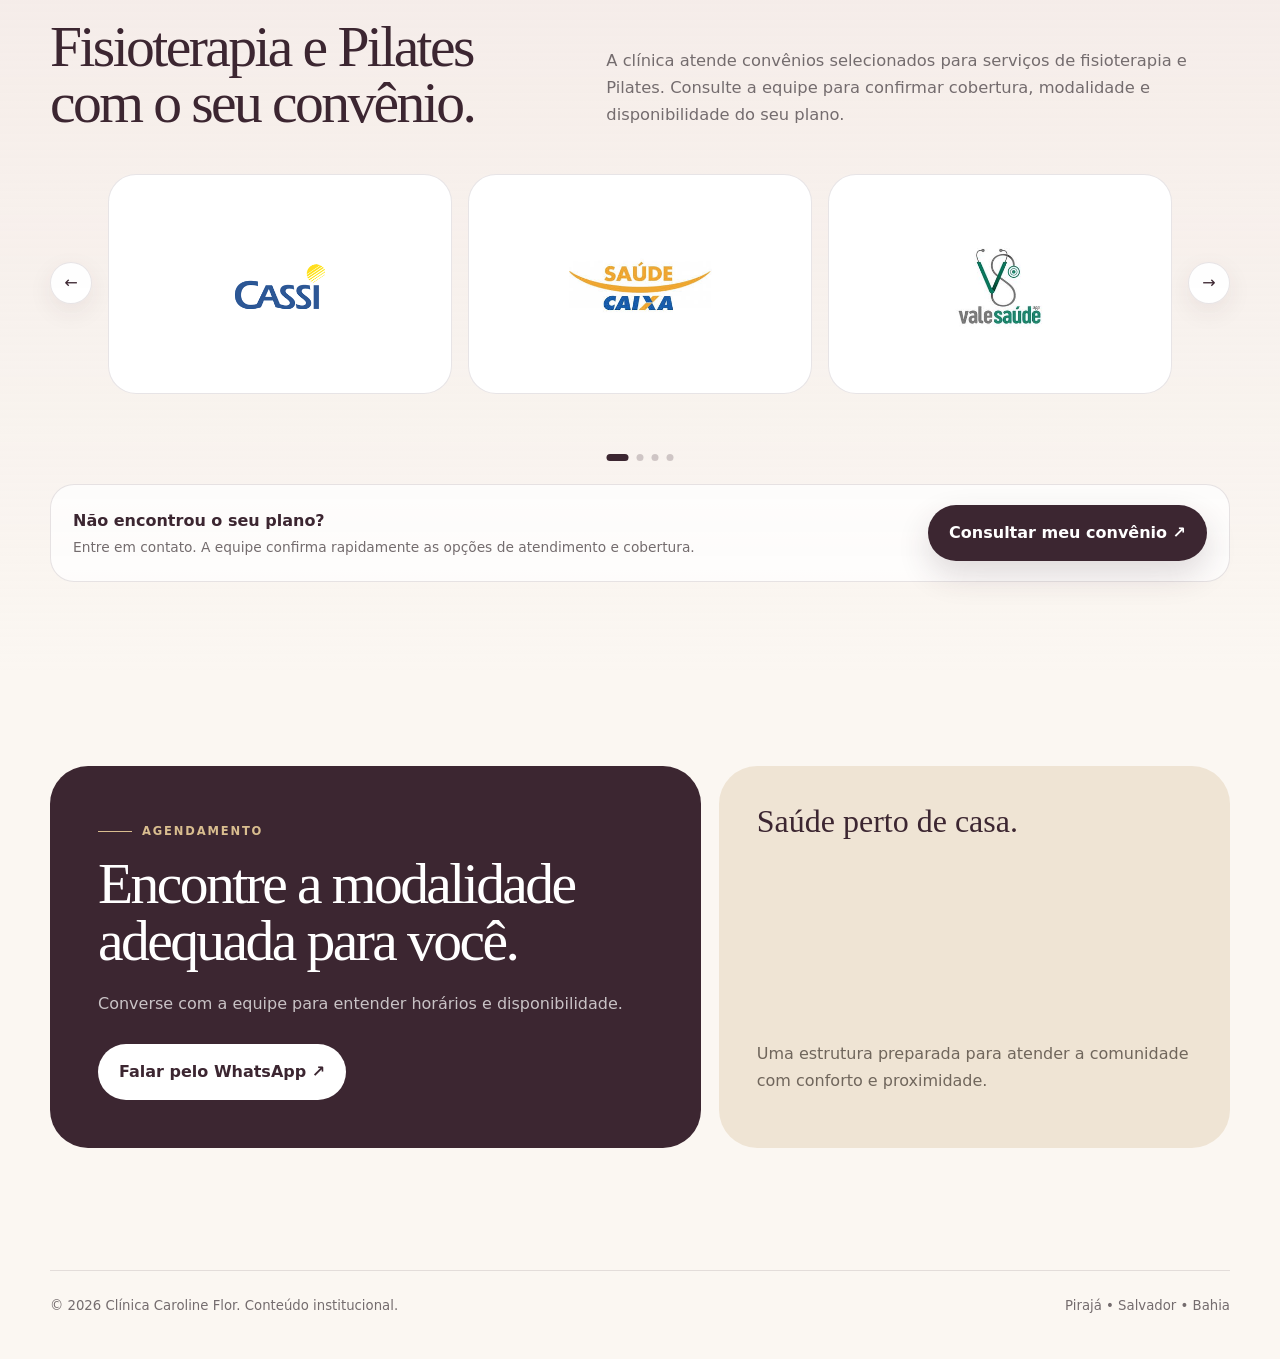
==== commit 4f009c7d: "third commit" ====
--- a/saude.html
+++ b/saude.html
@@ -62,15 +62,12 @@
           
           <article class="plan-logo-card">
             <img src="assets/images/convenio-cassi.png" alt="Convênio CASSI" loading="lazy">
-            <span>CASSI</span>
           </article>
           <article class="plan-logo-card">
             <img src="assets/images/convenio-saude-caixa.png" alt="Convênio Saúde Caixa" loading="lazy">
-            <span>Saúde Caixa</span>
           </article>
           <article class="plan-logo-card">
             <img src="assets/images/convenio-valesaude.png" alt="Convênio ValeSaúde" loading="lazy">
-            <span>ValeSaúde</span>
           </article>
         </div>
       </div>
@@ -79,15 +76,12 @@
           
           <article class="plan-logo-card">
             <img src="assets/images/convenio-codevasf.png" alt="Convênio CODEVASF" loading="lazy">
-            <span>CODEVASF</span>
           </article>
           <article class="plan-logo-card">
             <img src="assets/images/convenio-fachesf.png" alt="Convênio Fachesf" loading="lazy">
-            <span>Fachesf</span>
           </article>
           <article class="plan-logo-card">
             <img src="assets/images/convenio-gama.png" alt="Convênio Gama" loading="lazy">
-            <span>Gama</span>
           </article>
         </div>
       </div>
@@ -96,15 +90,12 @@
           
           <article class="plan-logo-card">
             <img src="assets/images/convenio-porto-seguro.png" alt="Convênio Porto Seguro" loading="lazy">
-            <span>Porto Seguro</span>
           </article>
           <article class="plan-logo-card">
             <img src="assets/images/convenio-camed.png" alt="Convênio Camed Saúde" loading="lazy">
-            <span>Camed Saúde</span>
           </article>
           <article class="plan-logo-card">
             <img src="assets/images/convenio-apub.png" alt="Convênio APUB" loading="lazy">
-            <span>APUB</span>
           </article>
         </div>
       </div>
@@ -113,15 +104,12 @@
           
           <article class="plan-logo-card">
             <img src="assets/images/convenio-blue.png" alt="Convênio Blue" loading="lazy">
-            <span>Blue</span>
           </article>
           <article class="plan-logo-card">
             <img src="assets/images/convenio-bc-saude.png" alt="Convênio BC Saúde" loading="lazy">
-            <span>BC Saúde</span>
           </article>
           <article class="plan-logo-card">
             <img src="assets/images/convenio-asfeb.png" alt="Convênio ASFEB" loading="lazy">
-            <span>ASFEB</span>
           </article>
         </div>
       </div>
